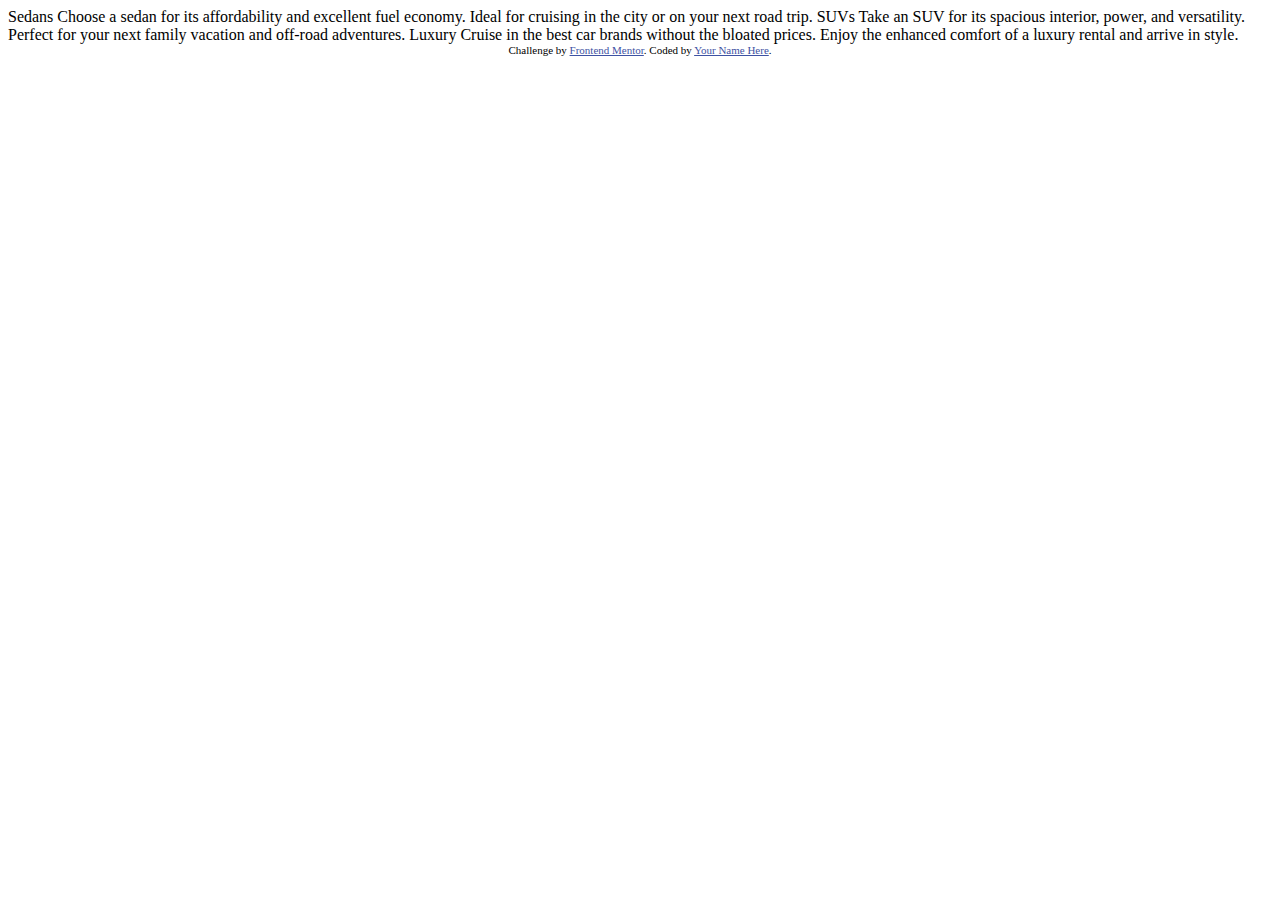
==== 3-column-preview-card-component/index.html @ dafb9e57 "3 column preview card component: initial commit" ====
<!DOCTYPE html>
<html lang="en">
<head>
  <meta charset="UTF-8">
  <meta name="viewport" content="width=device-width, initial-scale=1.0"> <!-- displays site properly based on user's device -->

  <link rel="icon" type="image/png" sizes="32x32" href="./images/favicon-32x32.png">
  
  <title>Frontend Mentor | 3-column preview card component</title>

  <!-- Feel free to remove these styles or customise in your own stylesheet 👍 -->
  <style>
    .attribution { font-size: 11px; text-align: center; }
    .attribution a { color: hsl(228, 45%, 44%); }
  </style>
</head>
<body>
  
  Sedans
  Choose a sedan for its affordability and excellent fuel economy. Ideal for cruising in the city 
  or on your next road trip.

  SUVs
  Take an SUV for its spacious interior, power, and versatility. Perfect for your next family vacation 
  and off-road adventures.

  Luxury
  Cruise in the best car brands without the bloated prices. Enjoy the enhanced comfort of a luxury 
  rental and arrive in style.
  
  <div class="attribution">
    Challenge by <a href="https://www.frontendmentor.io?ref=challenge" target="_blank">Frontend Mentor</a>. 
    Coded by <a href="#">Your Name Here</a>.
  </div>
</body>
</html>
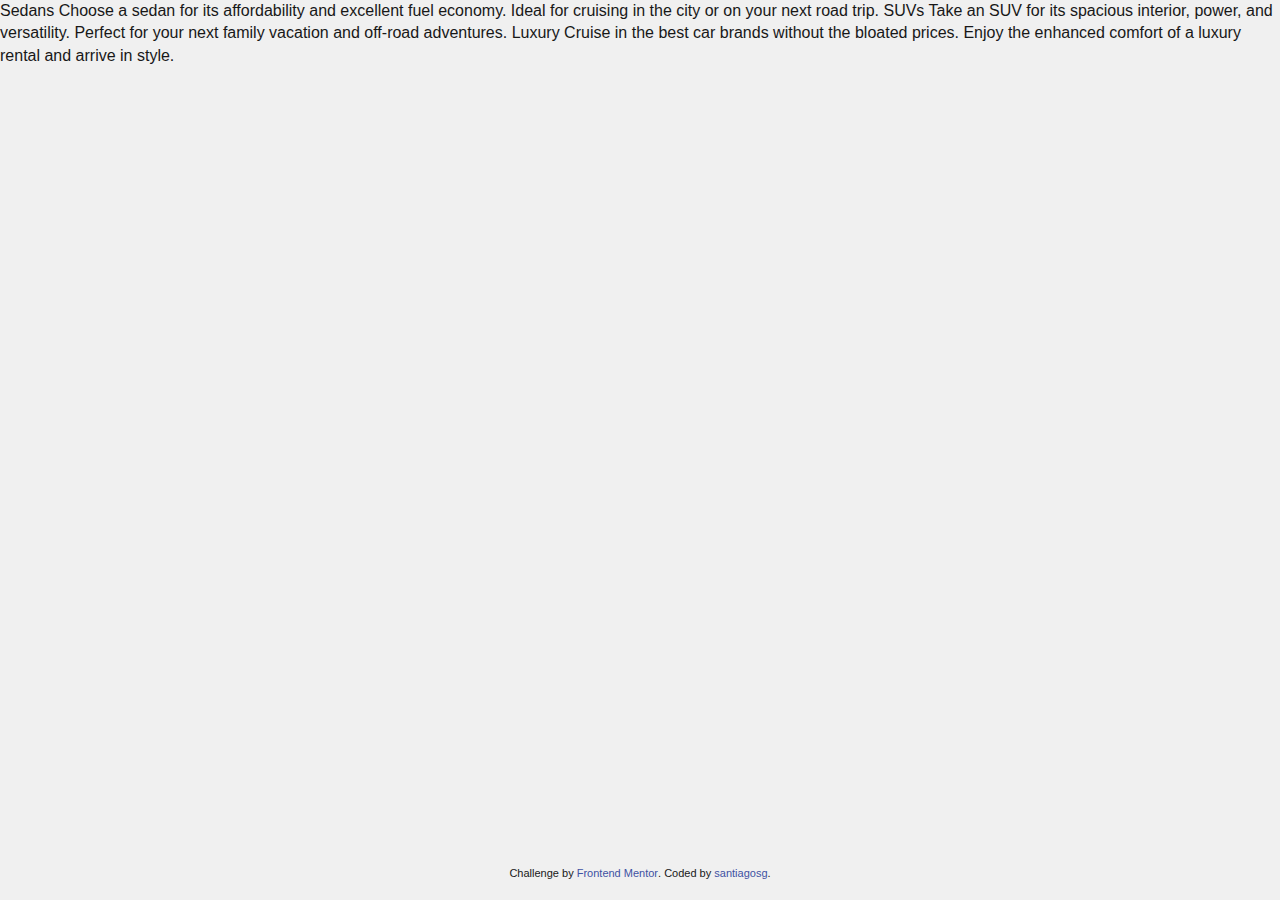
==== commit 8b44493a: "3 column preview component: added base scss structure, reset style and atribution style" ====
--- a/3-column-preview-card-component/index.html
+++ b/3-column-preview-card-component/index.html
@@ -4,9 +4,12 @@
   <meta charset="UTF-8">
   <meta name="viewport" content="width=device-width, initial-scale=1.0"> <!-- displays site properly based on user's device -->
 
+  <title>Frontend Mentor | 3-column preview card component</title>
+
+  <link rel="stylesheet" href="./sass/style.css">
   <link rel="icon" type="image/png" sizes="32x32" href="./images/favicon-32x32.png">
   
-  <title>Frontend Mentor | 3-column preview card component</title>
+  
 
   <!-- Feel free to remove these styles or customise in your own stylesheet 👍 -->
   <style>
@@ -30,7 +33,7 @@
   
   <div class="attribution">
     Challenge by <a href="https://www.frontendmentor.io?ref=challenge" target="_blank">Frontend Mentor</a>. 
-    Coded by <a href="#">Your Name Here</a>.
+    Coded by <a href="https://santiagosg.github.io">santiagosg</a>.
   </div>
 </body>
 </html>--- a/3-column-preview-card-component/sass/style.css
+++ b/3-column-preview-card-component/sass/style.css
@@ -0,0 +1,228 @@
+@charset "UTF-8";
+/**
+ * Reset CSS PRO
+ * Shamelessly borrowed from Eduardo Fierro:
+ * https://github.com/eduardofierropro/Reset-CSS
+ */
+/*
+    
+  Con este reset vamos a resolver:
+    👉 Unificar el uso de Custom Properties
+    👉 Problemas de box-model más generales
+    👉 Problemas con imagenes, vídeos e iconos svg
+    👉 Problemas con tipografías y etiquetas input en formularios
+    👉 Unificar la tipografía de todas las etiquetas de una web
+
+*/
+/* Aquí definimos las Custom properties */
+:root {
+  --color-primario: #181818;
+  --color-secundario: #f0f0f0;
+  /* Tipografía */
+  --tipo-principal: Helvetica, Arial, sans-serif;
+  --tipo-secundaria: Verdana;
+}
+
+/* Las adaptamos al modo oscuro */
+@media (prefers-color-scheme: dark) {
+  :root {
+    --color-primario: #f0f0f0;
+    --color-secundario: #181818;
+  }
+}
+
+/* Opcional */
+/* Configuramos si un usuario ha activado el modo alto contraste. (WD) */
+@media (prefers-contrast: high) {
+  :root {
+    --color-primario: black;
+    --color-secundario: white;
+  }
+}
+
+/* Opcional */
+/* Desactivamos los animations en el caso de que el usuario haya configurado el modo sin animation */
+@media (prefers-reduced-motion: reduce) {
+  * {
+    -webkit-animation: none;
+            animation: none;
+    -webkit-transition: none;
+    transition: none;
+  }
+}
+
+/* Reseteamos los margin y paddings de todas las etiquetas */
+/* Cuidado con el uso del *. Normalmente se se debe de usar en selectores al maquetar. Pero usar alguno para resetear y evitarnos problemas no es mala opción. Tú eliges. */
+/* 
+  
+  Puedes elegir usar: *{}
+  
+  Puedes elegir usar esto: 
+  
+  html, body, div, span, applet, object, iframe,
+  h1, h2, h3, h4, h5, h6, p, blockquote, pre,
+  a, abbr, acronym, address, big, cite, code,
+  del, dfn, em, img, ins, kbd, q, s, samp,
+  small, strike, strong, sub, sup, tt, var,
+  b, u, i, center,
+  dl, dt, dd, ol, ul, li,
+  fieldset, form, label, legend,
+  table, caption, tbody, tfoot, thead, tr, th, td,
+  article, aside, canvas, details, embed, 
+  figure, figcaption, footer, header, hgroup, 
+  menu, nav, output, ruby, section, summary,
+  time, mark, audio, video , button, button{}
+  */
+html, body, div, span, applet, object, iframe,
+h1, h2, h3, h4, h5, h6, p, blockquote, pre,
+a, abbr, acronym, address, big, cite, code,
+del, dfn, em, img, ins, kbd, q, s, samp,
+small, strike, strong, sub, sup, tt, var,
+b, u, i, center,
+dl, dt, dd, ol, ul, li,
+fieldset, form, label, legend,
+table, caption, tbody, tfoot, thead, tr, th, td,
+article, aside, canvas, details, embed,
+figure, figcaption, footer, header, hgroup,
+menu, nav, output, ruby, section, summary,
+time, mark, audio, video, button, button {
+  margin: 0;
+  padding: 0;
+  border: 0;
+  -webkit-box-sizing: border-box;
+          box-sizing: border-box;
+  vertical-align: baseline;
+}
+
+/* Evitamos problemas con las imagenes */
+img, picture, video, iframe, figure {
+  max-width: 100%;
+  width: 100%;
+  display: block;
+  /* opcional */
+  -o-object-fit: cover;
+     object-fit: cover;
+  /* opcional */
+  -o-object-position: center center;
+     object-position: center center;
+}
+
+/* Reseteamos los enlaces para funcionar como cajas... */
+a {
+  display: block;
+}
+
+/* ... excepto los que se encuentran en párrafos */
+p a {
+  display: inline;
+}
+
+/* Quitamos los puntos de los <li> */
+li {
+  list-style-type: none;
+}
+
+/* Configuramos anclas suaves */
+html {
+  scroll-behavior: smooth;
+}
+
+/* Desactivamos estilos por defecto de las principales etiquetas de texto */
+h1, h2, h3, h4, h5, h6, p, span, a, strong, blockquote, i, b, u, em {
+  font-size: 1em;
+  font-weight: inherit;
+  font-style: inherit;
+  text-decoration: none;
+  color: inherit;
+}
+
+/* Evitamos problemas con los pseudoelementos de quotes */
+blockquote:before, blockquote:after, q:before, q:after {
+  content: '';
+  content: none;
+}
+
+/* Configuramos el texto que seleccionamos */
+::-moz-selection {
+  background-color: var(--color-primario);
+  color: var(--color-secundario);
+}
+::selection {
+  background-color: var(--color-primario);
+  color: var(--color-secundario);
+}
+
+/* Nivelamos problemas de tipografías y colocación de formularios */
+form, input, textarea, select, button, label {
+  font-family: inherit;
+  font-size: inherit;
+  -webkit-hyphens: auto;
+      -ms-hyphens: auto;
+          hyphens: auto;
+  background-color: transparent;
+  display: block;
+  color: inherit;
+  /* opcional */
+  -webkit-appearance: none;
+     -moz-appearance: none;
+          appearance: none;
+}
+
+/* Reseteamos las tablas */
+table, tr, td {
+  border-collapse: collapse;
+  border-spacing: 0;
+}
+
+/* Evitamos problemas con los SVG */
+svg {
+  width: 100%;
+  display: block;
+  fill: currentColor;
+}
+
+/* (Probándolo, no usar en producción) En el caso de añadir una  */
+/* p svg{
+    display: inline;
+    width: initial;
+  } */
+/* Configuramos la tipografía para toda la web */
+body {
+  min-height: 100vh;
+  font-size: 100%;
+  font-family: var(--tipo-principal);
+  color: var(--color-primario);
+  background-color: var(--color-secundario);
+  /* opcional */
+  line-height: 1.4em;
+  /* opcional */
+  -webkit-hyphens: auto;
+      -ms-hyphens: auto;
+          hyphens: auto;
+  /* opcional */
+  font-smooth: always;
+  /* opcional */
+  -webkit-font-smoothing: antialiased;
+  /* opcional */
+  -moz-osx-font-smoothing: grayscale;
+}
+
+/**
+ * Basic Attribution style for frontend challenges
+ */
+.attribution {
+  position: absolute;
+  bottom: 1rem;
+  left: 50%;
+  -webkit-transform: translateX(-50%);
+          transform: translateX(-50%);
+  font-size: 0.688rem;
+  text-align: center;
+  width: 90%;
+}
+
+.attribution > a {
+  display: inline-block;
+  color: #3e52a3;
+}
+/*# sourceMappingURL=style.css.map */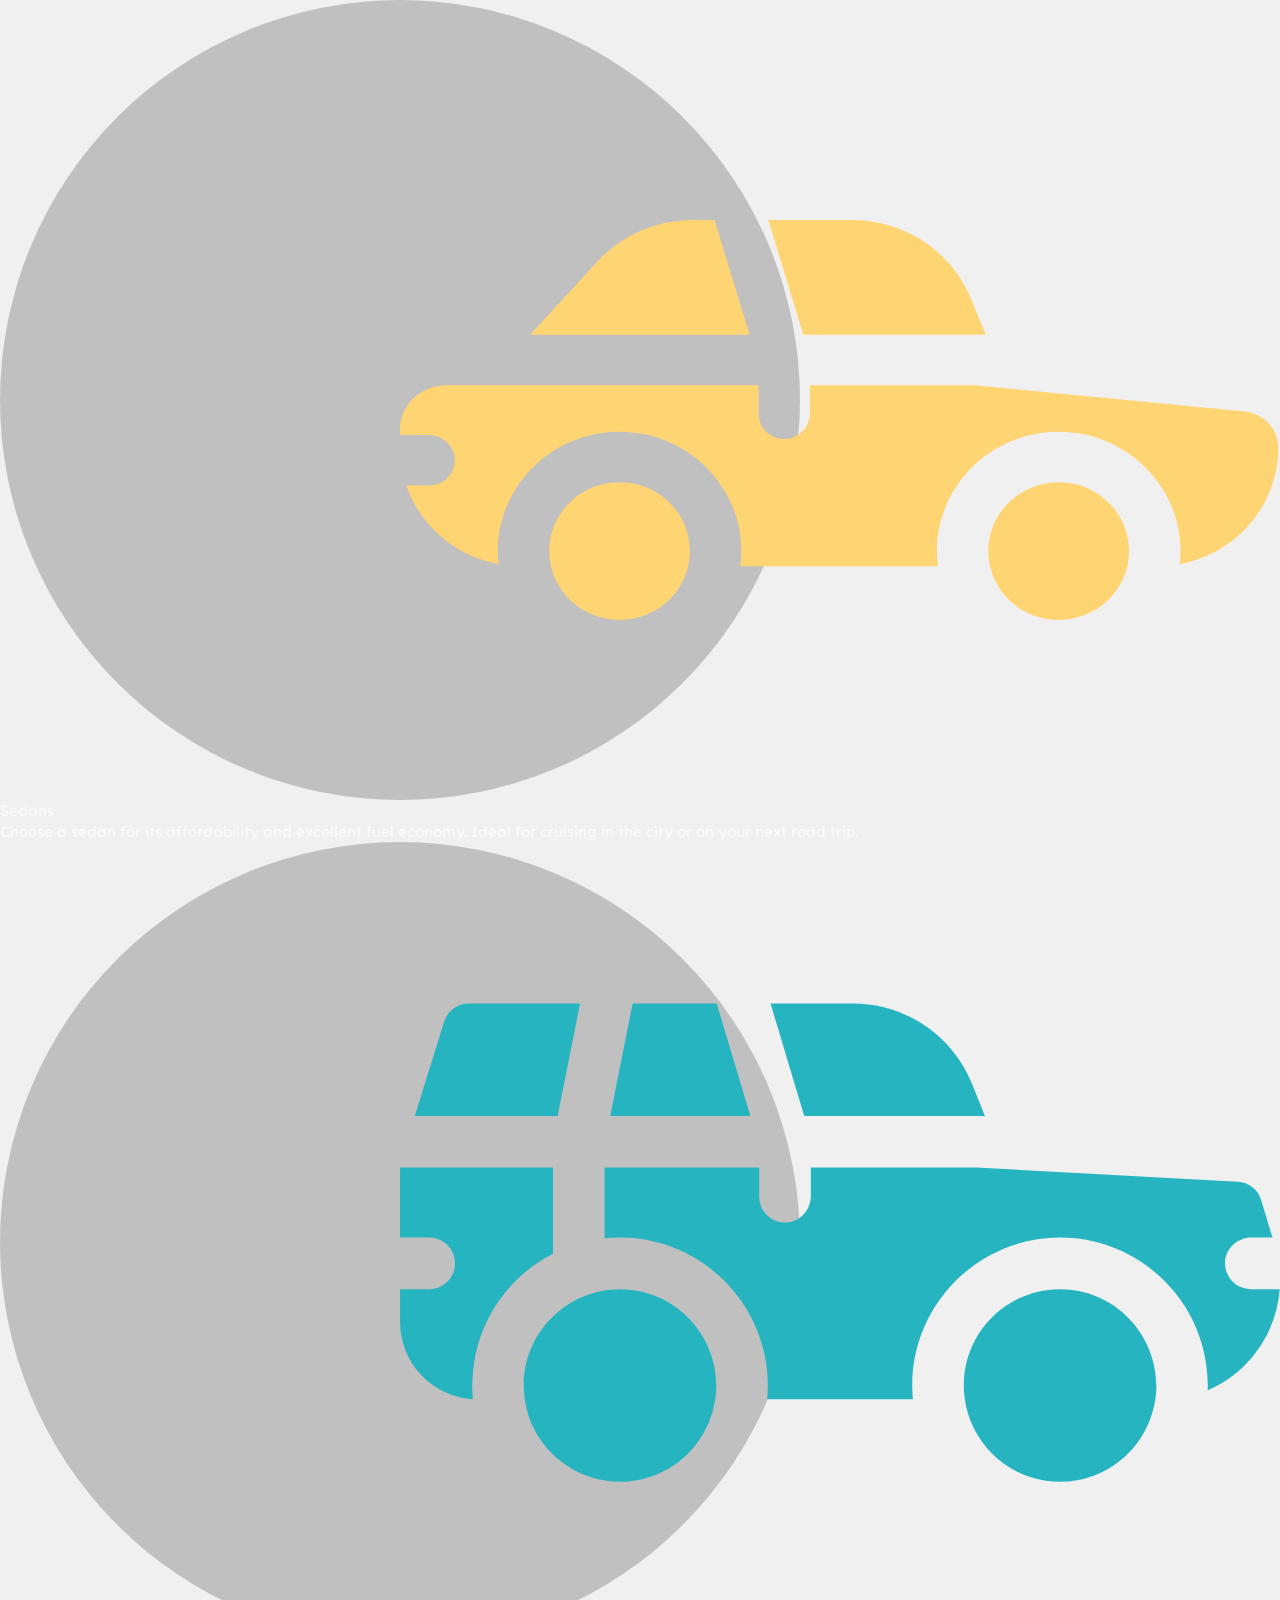
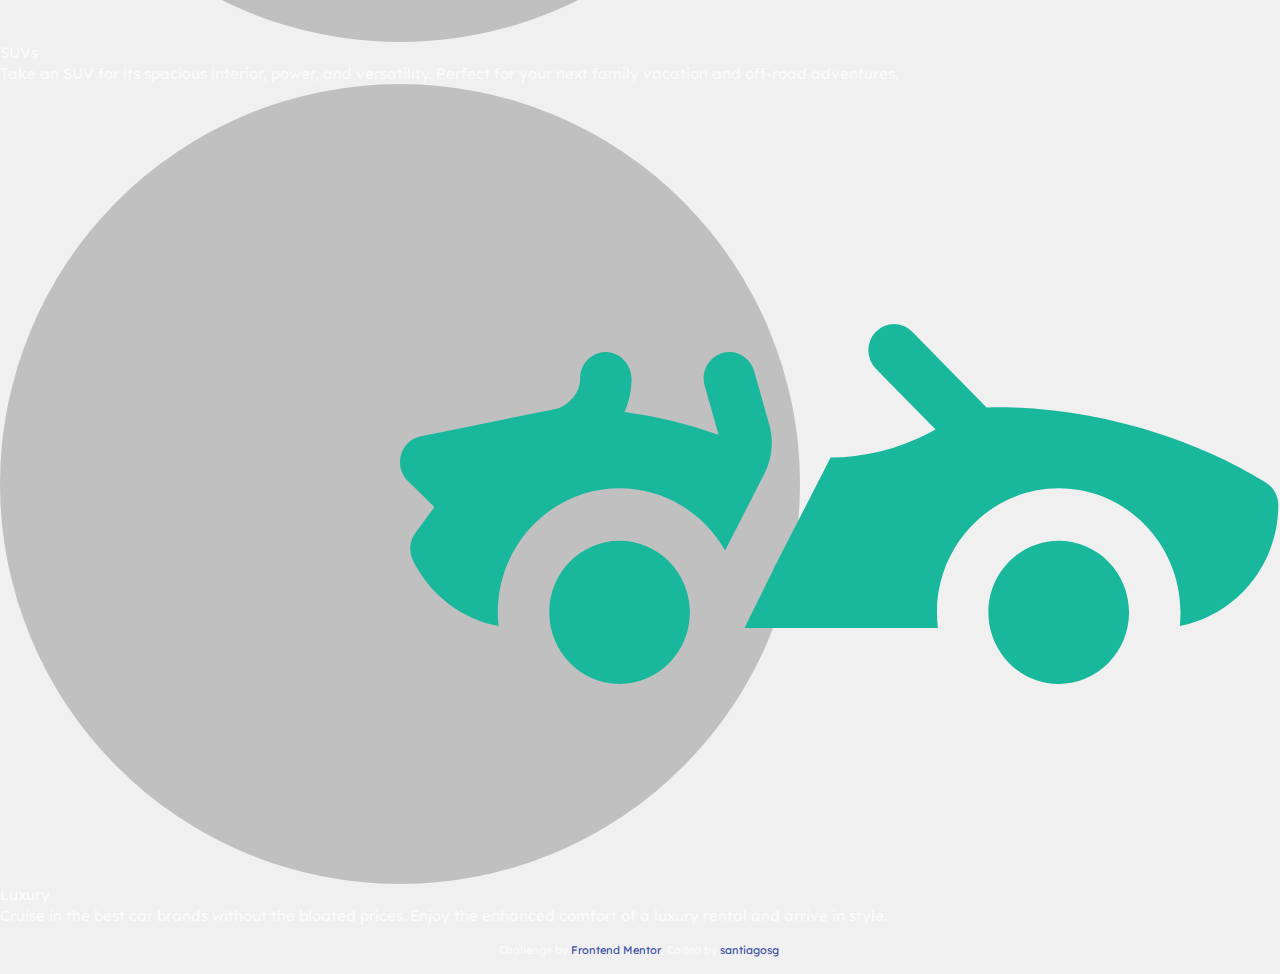
==== commit 77abc28c: "3 column prview component: added base, custom properties and card structure" ====
--- a/3-column-preview-card-component/index.html
+++ b/3-column-preview-card-component/index.html
@@ -1,39 +1,58 @@
 <!DOCTYPE html>
 <html lang="en">
+
 <head>
   <meta charset="UTF-8">
-  <meta name="viewport" content="width=device-width, initial-scale=1.0"> <!-- displays site properly based on user's device -->
+  <meta name="viewport" content="width=device-width, initial-scale=1.0">
+  <!-- displays site properly based on user's device -->
 
   <title>Frontend Mentor | 3-column preview card component</title>
 
   <link rel="stylesheet" href="./sass/style.css">
   <link rel="icon" type="image/png" sizes="32x32" href="./images/favicon-32x32.png">
-  
-  
 
-  <!-- Feel free to remove these styles or customise in your own stylesheet 👍 -->
-  <style>
-    .attribution { font-size: 11px; text-align: center; }
-    .attribution a { color: hsl(228, 45%, 44%); }
-  </style>
+  <link rel="preconnect" href="https://fonts.googleapis.com">
+  <link rel="preconnect" href="https://fonts.gstatic.com" crossorigin>
+  <link href="https://fonts.googleapis.com/css2?family=Big+Shoulders+Display:wght@700&family=Lexend+Deca&display=swap"
+    rel="stylesheet">
 </head>
+
 <body>
-  
-  Sedans
-  Choose a sedan for its affordability and excellent fuel economy. Ideal for cruising in the city 
-  or on your next road trip.
 
-  SUVs
-  Take an SUV for its spacious interior, power, and versatility. Perfect for your next family vacation 
-  and off-road adventures.
+  <main class="main">
 
-  Luxury
-  Cruise in the best car brands without the bloated prices. Enjoy the enhanced comfort of a luxury 
-  rental and arrive in style.
-  
-  <div class="attribution">
-    Challenge by <a href="https://www.frontendmentor.io?ref=challenge" target="_blank">Frontend Mentor</a>. 
-    Coded by <a href="https://santiagosg.github.io">santiagosg</a>.
-  </div>
+
+    <div class="card">
+      <div class="card__item">
+        <img src="images/icon-sedans.svg" alt="Sedans icon" class="card__icon">
+        <h2 class="card__title">Sedans</h2>
+        <p class="card__description">Choose a sedan for its affordability and excellent fuel economy. Ideal for cruising
+          in the city
+          or on your next road trip.</p>
+      </div>
+      <div class="card__item">
+        <img src="images/icon-suvs.svg" alt="SUV icon" class="card__icon">
+        <h2 class="card__title">SUVs</h2>
+        <p class="card__description">Take an SUV for its spacious interior, power, and versatility. Perfect for your
+          next family vacation
+          and off-road adventures.</p>
+      </div>
+      <div class="card__item">
+        <img src="images/icon-luxury.svg" alt="Luxury cars icon" class="card__icon">
+        <h2 class="card__title">Luxury</h2>
+        <p class="card__description">Cruise in the best car brands without the bloated prices. Enjoy the enhanced
+          comfort of a luxury
+          rental and arrive in style.</p>
+      </div>
+    </div>
+  </main>
+
+  <footer class="footer__atribution">
+    <div class="attribution">
+      Challenge by <a href="https://www.frontendmentor.io?ref=challenge" target="_blank">Frontend Mentor</a>.
+      Coded by <a href="https://santiagosg.github.io">santiagosg</a>.
+    </div>
+  </footer>
 </body>
+
 </html>--- a/3-column-preview-card-component/sass/style.css
+++ b/3-column-preview-card-component/sass/style.css
@@ -1,4 +1,15 @@
 @charset "UTF-8";
+:root {
+  --color-primary-1: hsl(31, 77%, 52%);
+  --color-primary-2: hsl(184, 100%, 22%);
+  --color-primary-3: hsl(179, 100%, 13%);
+  --color-secondary-1: hsla(0, 0%, 100%, 0.75);
+  --color-secondary-2: hsl(0, 0%, 95%);
+  --color-white: hsl(0, 0%, 100%);
+  --main-typography: 'Lexend Deca', sans-serif;
+  --secondary-typography: 'Big Shoulders Display', cursive;
+}
+
 /**
  * Reset CSS PRO
  * Shamelessly borrowed from Eduardo Fierro:
@@ -207,6 +218,19 @@
   -moz-osx-font-smoothing: grayscale;
 }
 
+body {
+  font-family: var(--main-typography);
+  font-size: 0.938rem;
+  line-height: 1.4;
+  color: var(--color-secondary-1);
+}
+
+.footer__atribution {
+  position: relative;
+  padding: 0.5rem;
+  height: 3rem;
+}
+
 /**
  * Basic Attribution style for frontend challenges
  */
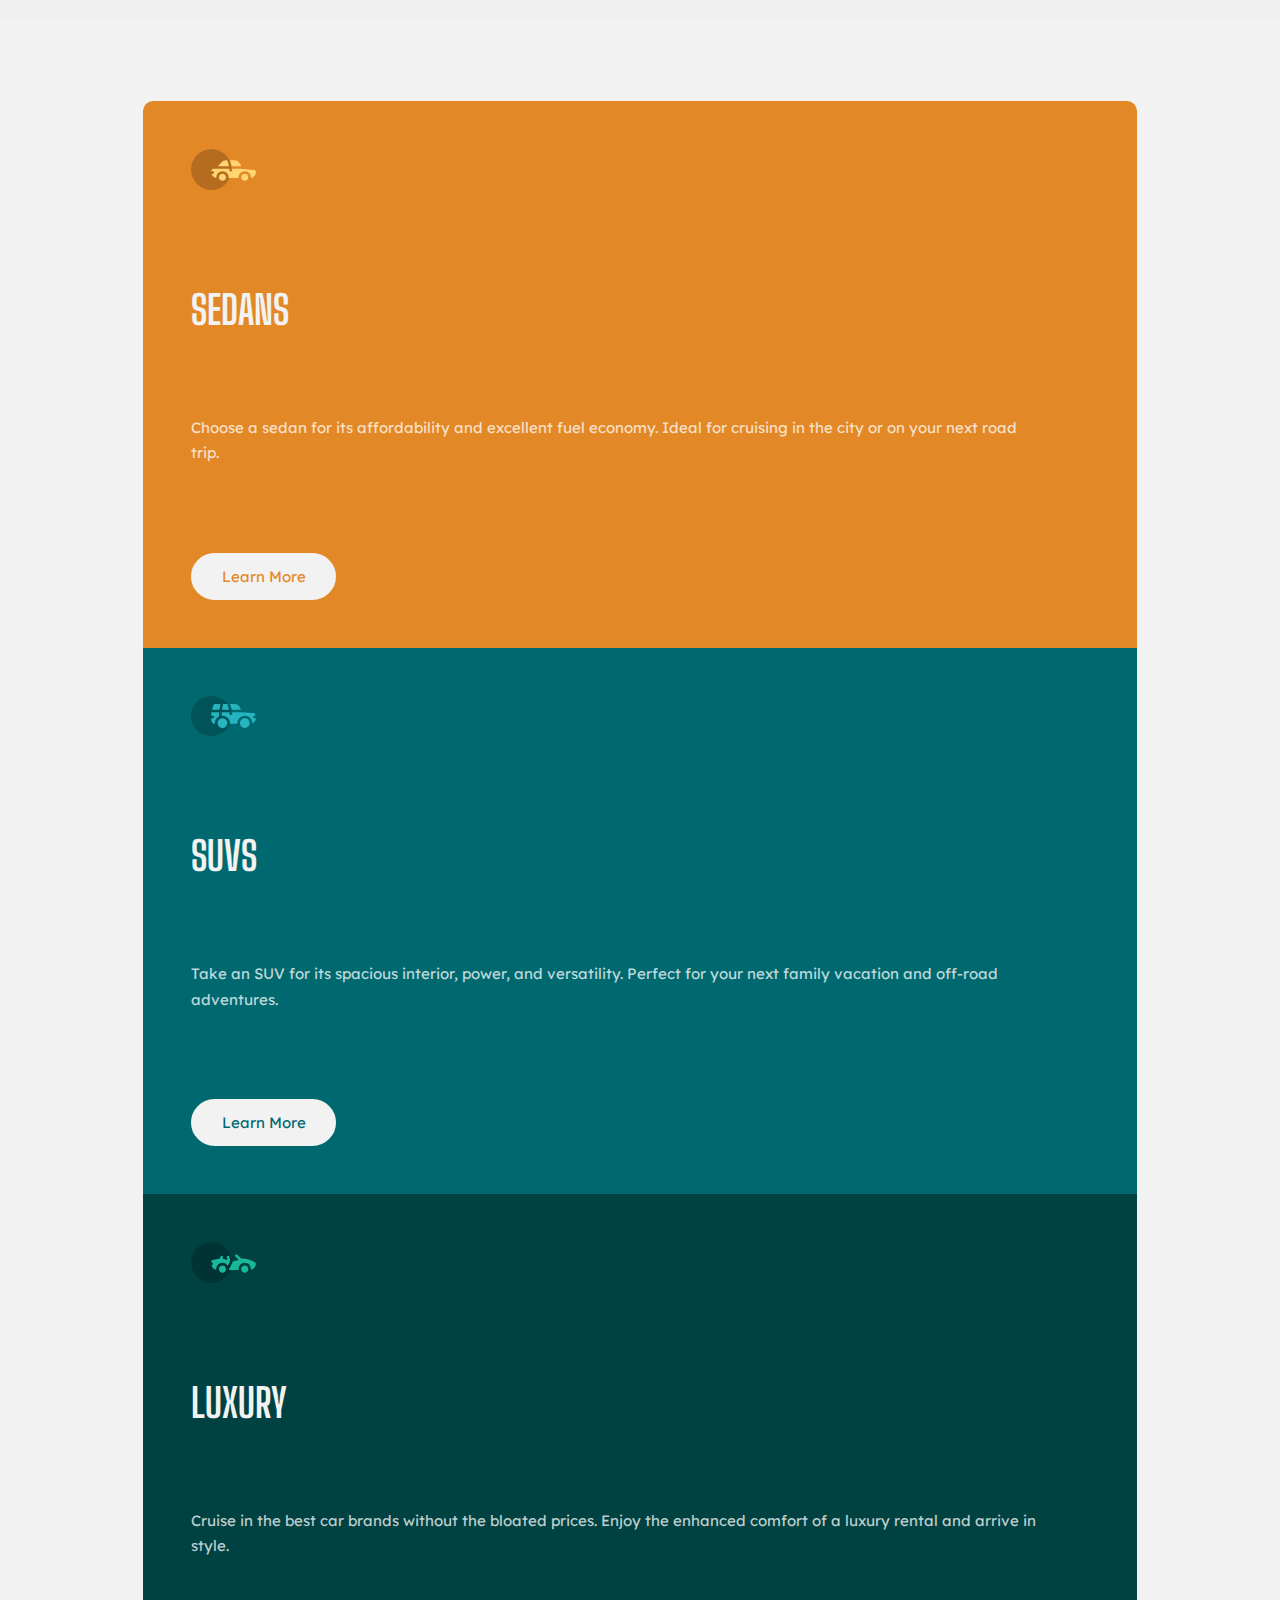
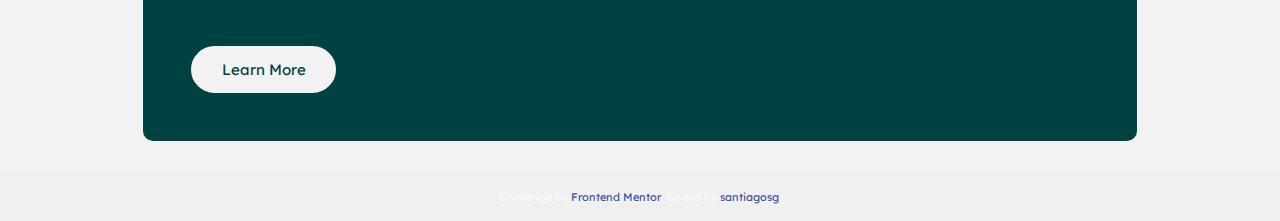
==== commit 8e392610: "3 column preview card component: added main and card mobile style" ====
--- a/3-column-preview-card-component/index.html
+++ b/3-column-preview-card-component/index.html
@@ -18,7 +18,9 @@
 </head>
 
 <body>
-
+  <header class="header">
+    <h1 class="heading-1">3-column preview card component</h1>
+  </header>
   <main class="main">
 
 
@@ -27,8 +29,8 @@
         <img src="images/icon-sedans.svg" alt="Sedans icon" class="card__icon">
         <h2 class="card__title">Sedans</h2>
         <p class="card__description">Choose a sedan for its affordability and excellent fuel economy. Ideal for cruising
-          in the city
-          or on your next road trip.</p>
+          in the city or on your next road trip.</p>
+        <a href="#" class="btn btn--c1">Learn More</a>
       </div>
       <div class="card__item">
         <img src="images/icon-suvs.svg" alt="SUV icon" class="card__icon">
@@ -36,6 +38,7 @@
         <p class="card__description">Take an SUV for its spacious interior, power, and versatility. Perfect for your
           next family vacation
           and off-road adventures.</p>
+        <a href="#" class="btn btn--c2">Learn More</a>
       </div>
       <div class="card__item">
         <img src="images/icon-luxury.svg" alt="Luxury cars icon" class="card__icon">
@@ -43,6 +46,7 @@
         <p class="card__description">Cruise in the best car brands without the bloated prices. Enjoy the enhanced
           comfort of a luxury
           rental and arrive in style.</p>
+        <a href="#" class="btn btn--c3">Learn More</a>
       </div>
     </div>
   </main>
--- a/3-column-preview-card-component/sass/style.css
+++ b/3-column-preview-card-component/sass/style.css
@@ -231,6 +231,44 @@
   height: 3rem;
 }
 
+.card__item {
+  padding: 3rem;
+}
+
+.card__item:first-child {
+  background-color: var(--color-primary-1);
+  border-radius: 0.625rem 0.625rem 0 0;
+}
+
+.card__item:nth-child(2) {
+  background-color: var(--color-primary-2);
+}
+
+.card__item:last-child {
+  background-color: var(--color-primary-3);
+  border-radius: 0 0 0.625rem 0.625rem;
+}
+
+.card__icon {
+  max-width: 4.063rem;
+  margin-bottom: 7.2vw;
+}
+
+.card__title {
+  font-family: var(--secondary-typography);
+  color: var(--color-secondary-2);
+  font-size: 2.5rem;
+  font-weight: 700;
+  text-transform: uppercase;
+  margin-bottom: 6vw;
+}
+
+.card__description {
+  width: 95%;
+  margin-bottom: 6.8vw;
+  line-height: 1.7;
+}
+
 /**
  * Basic Attribution style for frontend challenges
  */
@@ -249,4 +287,69 @@
   display: inline-block;
   color: #3e52a3;
 }
+
+/**
+ * Basic Attribution style for frontend challenges
+ */
+.btn {
+  width: 9.063rem;
+  color: var(--color-primary-1);
+  background-color: var(--color-secondary-2);
+  padding: 0.688rem;
+  text-align: center;
+  border: 2px solid var(--color-secondary-2);
+  border-radius: 2.5rem;
+  -webkit-transition: all .2s ease-out;
+  transition: all .2s ease-out;
+}
+
+.btn:hover, .btn:active {
+  border: 2px solid var(--color-secondary-2);
+  background-color: transparent;
+  color: var(--color-secondary-2);
+}
+
+.btn:active {
+  -webkit-transform: scale(0.98);
+          transform: scale(0.98);
+}
+
+.btn--c1 {
+  color: var(--color-primary-1);
+}
+
+.btn--c2 {
+  color: var(--color-primary-2);
+}
+
+.btn--c3 {
+  color: var(--color-primary-3);
+}
+
+.main {
+  height: 100%;
+  min-height: 100vh;
+  display: -webkit-box;
+  display: -ms-flexbox;
+  display: flex;
+  -webkit-box-orient: vertical;
+  -webkit-box-direction: normal;
+      -ms-flex-direction: column;
+          flex-direction: column;
+  -webkit-box-pack: center;
+      -ms-flex-pack: center;
+          justify-content: center;
+  -webkit-box-align: center;
+      -ms-flex-align: center;
+          align-items: center;
+  background: var(--color-secondary-2);
+  -webkit-box-sizing: border-box;
+          box-sizing: border-box;
+  padding: 5rem 1.5rem 2rem;
+}
+
+.heading-1 {
+  visibility: hidden;
+  opacity: 0;
+}
 /*# sourceMappingURL=style.css.map */